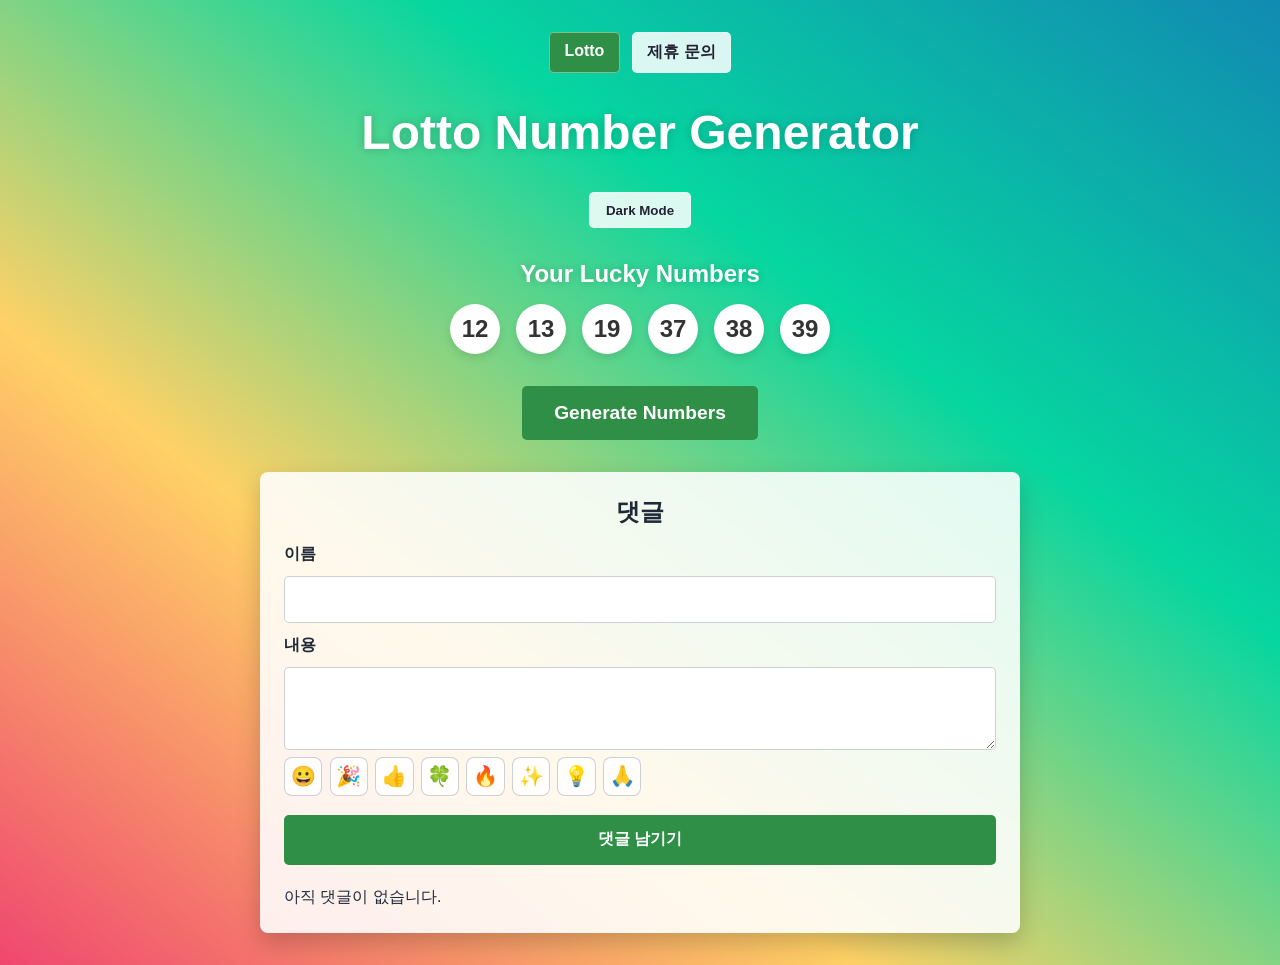
==== index.html @ 84fa4c65 "Improve comment readability and emojis" ====
<!DOCTYPE html>
<html lang="en" data-theme="light">
<head>
    <meta charset="UTF-8">
    <meta name="viewport" content="width=device-width, initial-scale=1.0">
    <title>Lotto Number Generator</title>
    <link rel="stylesheet" href="style.css">
</head>
<body>
    <header>
        <nav class="site-nav" aria-label="Primary navigation">
            <a href="index.html" aria-current="page">Lotto</a>
            <a href="partnership.html">제휴 문의</a>
        </nav>
        <h1>Lotto Number Generator</h1>
        <button id="theme-toggle" type="button" aria-label="Switch to dark mode" aria-pressed="false">
            Dark Mode
        </button>
    </header>
    <main>
        <section class="lotto-panel" aria-labelledby="lotto-title">
            <h2 id="lotto-title">Your Lucky Numbers</h2>
            <div class="number-container" aria-live="polite">
                <!-- Numbers will be generated here -->
            </div>
            <button id="generate-btn" type="button">Generate Numbers</button>
        </section>

        <section class="comments-panel" aria-labelledby="lotto-comments-title" data-comments-key="lotto-comments">
            <h2 id="lotto-comments-title">댓글</h2>
            <form class="comment-form">
                <label for="lotto-comment-name">이름</label>
                <input id="lotto-comment-name" name="name" type="text" autocomplete="name" required>

                <label for="lotto-comment-message">내용</label>
                <textarea id="lotto-comment-message" name="message" rows="3" required></textarea>

                <div class="emoji-picker" aria-label="댓글 이모티콘">
                    <button type="button" data-emoji="😀" aria-label="웃는 얼굴 추가">😀</button>
                    <button type="button" data-emoji="🎉" aria-label="축하 이모티콘 추가">🎉</button>
                    <button type="button" data-emoji="👍" aria-label="좋아요 이모티콘 추가">👍</button>
                    <button type="button" data-emoji="🍀" aria-label="행운 이모티콘 추가">🍀</button>
                    <button type="button" data-emoji="🔥" aria-label="불꽃 이모티콘 추가">🔥</button>
                    <button type="button" data-emoji="✨" aria-label="반짝임 이모티콘 추가">✨</button>
                    <button type="button" data-emoji="💡" aria-label="아이디어 이모티콘 추가">💡</button>
                    <button type="button" data-emoji="🙏" aria-label="감사 이모티콘 추가">🙏</button>
                </div>

                <button type="submit">댓글 남기기</button>
            </form>
            <div class="comment-list" aria-live="polite"></div>
        </section>
    </main>
    <script src="main.js" defer></script>
</body>
</html>
---- style.css ----
html {
    color-scheme: light;
}

html[data-theme="dark"] {
    color-scheme: dark;
}

:root {
    --page-bg: #f0f0f0;
    --page-text: #333;
    --heading-text: #fff;
    --heading-shadow: rgba(0, 0, 0, 0.2);
    --gradient-start: #ef476f;
    --gradient-mid-1: #ffd166;
    --gradient-mid-2: #06d6a0;
    --gradient-end: #118ab2;
    --number-bg: #fff;
    --number-text: #333;
    --number-shadow: rgba(0, 0, 0, 0.1);
    --panel-bg: rgba(255, 255, 255, 0.88);
    --panel-text: #1f2937;
    --field-bg: #fff;
    --field-border: rgba(31, 41, 55, 0.22);
    --field-focus: #118ab2;
    --label-bg: rgba(17, 138, 178, 0.16);
    --label-text: #0f5f7c;
    --comment-accent: #ef476f;
    --button-bg: #2f8f46;
    --button-text: #fff;
    --button-glow: rgba(47, 143, 70, 0.55);
    --toggle-bg: rgba(255, 255, 255, 0.85);
    --toggle-text: #223;
    --toggle-border: rgba(255, 255, 255, 0.4);
}

html[data-theme="dark"] {
    --page-bg: #111827;
    --page-text: #f8fafc;
    --heading-text: #f8fafc;
    --heading-shadow: rgba(0, 0, 0, 0.5);
    --gradient-start: #101113;
    --gradient-mid-1: #243b2e;
    --gradient-mid-2: #0f766e;
    --gradient-end: #7f1d1d;
    --number-bg: #f8fafc;
    --number-text: #111827;
    --number-shadow: rgba(0, 0, 0, 0.35);
    --panel-bg: rgba(17, 24, 39, 0.82);
    --panel-text: #f8fafc;
    --field-bg: rgba(248, 250, 252, 0.95);
    --field-border: rgba(248, 250, 252, 0.35);
    --field-focus: #06d6a0;
    --label-bg: rgba(6, 214, 160, 0.16);
    --label-text: #99f6e4;
    --comment-accent: #ffd166;
    --button-bg: #16a34a;
    --button-text: #052e16;
    --button-glow: rgba(34, 197, 94, 0.45);
    --toggle-bg: rgba(16, 17, 19, 0.82);
    --toggle-text: #f8fafc;
    --toggle-border: rgba(248, 250, 252, 0.32);
}

body {
    font-family: sans-serif;
    background-color: var(--page-bg);
    color: var(--page-text);
    display: flex;
    flex-direction: column;
    align-items: center;
    justify-content: center;
    min-height: 100vh;
    margin: 0;
    padding: 2rem 1rem;
    box-sizing: border-box;
    background-image: linear-gradient(to right top, var(--gradient-start), var(--gradient-mid-1), var(--gradient-mid-2), var(--gradient-end));
    transition: background-color 0.3s ease, color 0.3s ease;
}

main {
    display: grid;
    gap: 2rem;
    width: min(100%, 760px);
}

header {
    margin-bottom: 2rem;
    text-align: center;
}

.site-nav {
    display: flex;
    justify-content: center;
    gap: 0.75rem;
    margin-bottom: 1.5rem;
}

.site-nav a {
    padding: 0.55rem 0.9rem;
    color: var(--toggle-text);
    background-color: var(--toggle-bg);
    border: 1px solid var(--toggle-border);
    border-radius: 5px;
    font-weight: bold;
    text-decoration: none;
}

.site-nav a[aria-current="page"] {
    color: var(--button-text);
    background-color: var(--button-bg);
}

h1 {
    font-size: 3rem;
    color: var(--heading-text);
    text-shadow: 0 0 10px var(--heading-shadow);
}

#theme-toggle {
    padding: 0.6rem 1rem;
    color: var(--toggle-text);
    background-color: var(--toggle-bg);
    border: 1px solid var(--toggle-border);
    border-radius: 5px;
    cursor: pointer;
    font-weight: bold;
    transition: background-color 0.3s ease, color 0.3s ease, transform 0.3s ease;
}

#theme-toggle:hover {
    transform: translateY(-2px);
}

.lotto-panel,
.contact-panel,
.comments-panel {
    display: flex;
    flex-direction: column;
    align-items: center;
}

.lotto-panel h2,
.contact-panel h2,
.comments-panel h2 {
    margin: 0 0 1rem;
    color: var(--heading-text);
    text-align: center;
    text-shadow: 0 0 8px var(--heading-shadow);
}

.number-container {
    display: flex;
    gap: 1rem;
    margin-bottom: 2rem;
}

.number {
    width: 50px;
    height: 50px;
    border-radius: 50%;
    background-color: var(--number-bg);
    color: var(--number-text);
    display: flex;
    align-items: center;
    justify-content: center;
    font-size: 1.5rem;
    font-weight: bold;
    box-shadow: 0 4px 8px var(--number-shadow);
    transition: background-color 0.3s ease, color 0.3s ease, transform 0.3s ease;
}

.number:hover {
    transform: translateY(-5px);
}

#generate-btn {
    padding: 1rem 2rem;
    font-size: 1.2rem;
    font-weight: bold;
    color: var(--button-text);
    background-color: var(--button-bg);
    border: none;
    border-radius: 5px;
    cursor: pointer;
    transition: background-color 0.3s ease, box-shadow 0.3s ease;
}

#generate-btn:hover {
    box-shadow: 0 0 20px var(--button-glow);
}

.contact-panel,
.comments-panel {
    align-items: stretch;
    padding: 1.5rem;
    color: var(--panel-text);
    background-color: var(--panel-bg);
    border-radius: 8px;
    box-shadow: 0 10px 24px var(--heading-shadow);
}

.contact-panel h2,
.comments-panel h2 {
    color: var(--panel-text);
    text-shadow: none;
}

.contact-panel p {
    margin: 0 0 1.25rem;
    text-align: center;
}

.contact-panel form,
.comments-panel form {
    display: grid;
    gap: 0.7rem;
}

.contact-panel label,
.comments-panel label {
    font-weight: bold;
}

.contact-panel input,
.contact-panel textarea,
.comments-panel input,
.comments-panel textarea {
    width: 100%;
    box-sizing: border-box;
    padding: 0.85rem 1rem;
    color: #111827;
    background-color: var(--field-bg);
    border: 1px solid var(--field-border);
    border-radius: 5px;
    font: inherit;
}

.contact-panel textarea,
.comments-panel textarea {
    resize: vertical;
}

.contact-panel input:focus,
.contact-panel textarea:focus,
.comments-panel input:focus,
.comments-panel textarea:focus {
    border-color: var(--field-focus);
    outline: 3px solid color-mix(in srgb, var(--field-focus), transparent 70%);
}

.contact-panel button,
.comments-panel > form > button {
    margin-top: 0.5rem;
    padding: 0.9rem 1.5rem;
    color: var(--button-text);
    background-color: var(--button-bg);
    border: none;
    border-radius: 5px;
    cursor: pointer;
    font-size: 1rem;
    font-weight: bold;
}

.contact-panel button:hover,
.comments-panel > form > button:hover {
    box-shadow: 0 0 18px var(--button-glow);
}

.comment-list {
    display: grid;
    gap: 0.85rem;
    margin-top: 1.25rem;
}

.emoji-picker {
    display: flex;
    flex-wrap: wrap;
    gap: 0.45rem;
    margin-top: -0.25rem;
}

.emoji-picker button {
    width: 2.4rem;
    height: 2.4rem;
    margin: 0;
    padding: 0;
    color: var(--panel-text);
    background-color: var(--toggle-bg);
    border: 1px solid var(--field-border);
    border-radius: 8px;
    cursor: pointer;
    font-size: 1.25rem;
    line-height: 1;
}

.emoji-picker button:hover,
.emoji-picker button:focus-visible {
    border-color: var(--field-focus);
    box-shadow: 0 0 0 3px color-mix(in srgb, var(--field-focus), transparent 74%);
}

.comment-item {
    padding: 1rem;
    color: var(--panel-text);
    background-color: color-mix(in srgb, var(--field-bg), transparent 10%);
    border: 1px solid var(--field-border);
    border-left: 5px solid var(--comment-accent);
    border-radius: 8px;
}

.comment-meta {
    display: flex;
    justify-content: space-between;
    align-items: flex-start;
    gap: 1rem;
    margin-bottom: 0.8rem;
}

.comment-name-row {
    display: flex;
    align-items: center;
    gap: 0.55rem;
}

.comment-label {
    display: inline-flex;
    align-items: center;
    min-height: 1.55rem;
    padding: 0.15rem 0.5rem;
    color: var(--label-text);
    background-color: var(--label-bg);
    border-radius: 5px;
    font-size: 0.78rem;
    font-weight: bold;
}

.comment-author {
    font-size: 1.05rem;
}

.comment-meta time {
    flex: 0 0 auto;
    font-size: 0.85rem;
    opacity: 0.75;
}

.comment-body {
    display: grid;
    gap: 0.45rem;
}

.comment-item p,
.empty-comments {
    margin: 0;
    line-height: 1.5;
    white-space: pre-wrap;
}

.comment-body p {
    padding: 0.85rem;
    color: #111827;
    background-color: var(--field-bg);
    border: 1px solid var(--field-border);
    border-radius: 8px;
}

@media (max-width: 520px) {
    h1 {
        font-size: 2.1rem;
    }

    .site-nav {
        flex-wrap: wrap;
    }

    .number-container {
        gap: 0.5rem;
    }

    .number {
        width: 42px;
        height: 42px;
        font-size: 1.2rem;
    }

    .contact-panel,
    .comments-panel {
        padding: 1rem;
    }

    .comment-meta {
        flex-direction: column;
        gap: 0.25rem;
    }
}
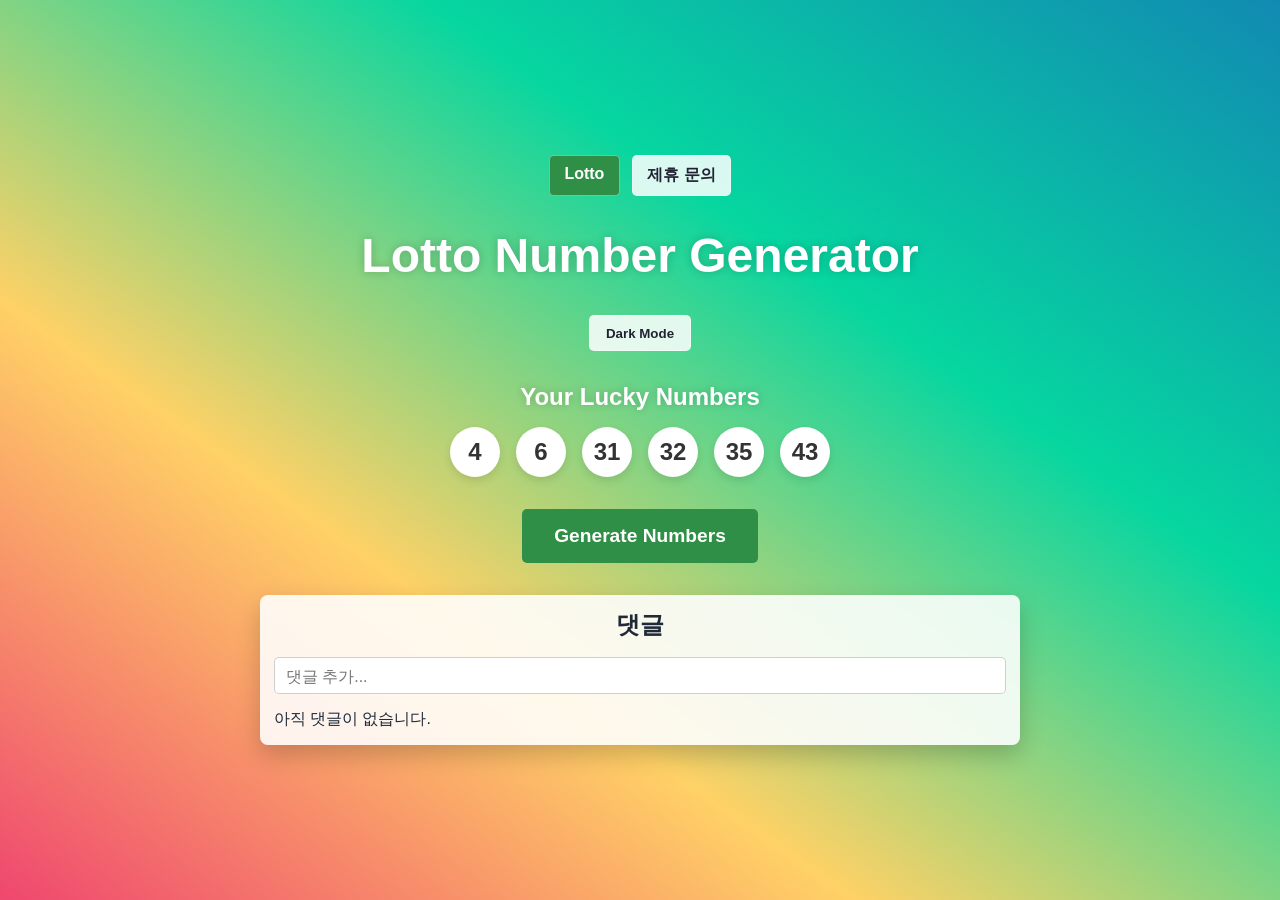
==== commit 68e9f799: "Collapse compact comment form" ====
--- a/index.html
+++ b/index.html
@@ -28,12 +28,12 @@
 
         <section class="comments-panel" aria-labelledby="lotto-comments-title" data-comments-key="lotto-comments">
             <h2 id="lotto-comments-title">댓글</h2>
-            <form class="comment-form">
+            <form class="comment-form comment-form--collapsed">
                 <label for="lotto-comment-name">이름</label>
                 <input id="lotto-comment-name" name="name" type="text" autocomplete="name" required>
 
                 <label for="lotto-comment-message">내용</label>
-                <textarea id="lotto-comment-message" name="message" rows="3" required></textarea>
+                <textarea id="lotto-comment-message" name="message" rows="1" placeholder="댓글 추가..." required></textarea>
 
                 <div class="emoji-picker" aria-label="댓글 이모티콘">
                     <button type="button" data-emoji="😀" aria-label="웃는 얼굴 추가">😀</button>
--- a/style.css
+++ b/style.css
@@ -200,6 +200,10 @@
     box-shadow: 0 10px 24px var(--heading-shadow);
 }
 
+.comments-panel {
+    padding: 0.85rem;
+}
+
 .contact-panel h2,
 .comments-panel h2 {
     color: var(--panel-text);
@@ -215,6 +219,10 @@
 .comments-panel form {
     display: grid;
     gap: 0.7rem;
+}
+
+.comments-panel form {
+    gap: 0.3rem;
 }
 
 .contact-panel label,
@@ -236,9 +244,37 @@
     font: inherit;
 }
 
+.comments-panel input,
+.comments-panel textarea {
+    padding: 0.55rem 0.7rem;
+}
+
+.comment-form--collapsed label[for$="comment-name"],
+.comment-form--collapsed input[name="name"],
+.comment-form--collapsed label[for$="comment-message"],
+.comment-form--collapsed .emoji-picker,
+.comment-form--collapsed > button {
+    display: none;
+}
+
+.comment-form--collapsed textarea {
+    min-height: 2.35rem;
+    max-height: 2.35rem;
+    overflow: hidden;
+    resize: none;
+}
+
+.comment-form--expanded textarea {
+    min-height: 4.5rem;
+}
+
 .contact-panel textarea,
 .comments-panel textarea {
     resize: vertical;
+}
+
+.comment-form--collapsed textarea {
+    resize: none;
 }
 
 .contact-panel input:focus,
@@ -251,8 +287,8 @@
 
 .contact-panel button,
 .comments-panel > form > button {
-    margin-top: 0.5rem;
-    padding: 0.9rem 1.5rem;
+    margin-top: 0.35rem;
+    padding: 0.6rem 1rem;
     color: var(--button-text);
     background-color: var(--button-bg);
     border: none;
@@ -262,6 +298,11 @@
     font-weight: bold;
 }
 
+.contact-panel button {
+    margin-top: 0.5rem;
+    padding: 0.9rem 1.5rem;
+}
+
 .contact-panel button:hover,
 .comments-panel > form > button:hover {
     box-shadow: 0 0 18px var(--button-glow);
@@ -269,20 +310,20 @@
 
 .comment-list {
     display: grid;
-    gap: 0.85rem;
-    margin-top: 1.25rem;
+    gap: 0.4rem;
+    margin-top: 0.8rem;
 }
 
 .emoji-picker {
     display: flex;
     flex-wrap: wrap;
-    gap: 0.45rem;
-    margin-top: -0.25rem;
+    gap: 0.35rem;
+    margin-top: -0.1rem;
 }
 
 .emoji-picker button {
-    width: 2.4rem;
-    height: 2.4rem;
+    width: 2rem;
+    height: 2rem;
     margin: 0;
     padding: 0;
     color: var(--panel-text);
@@ -290,7 +331,7 @@
     border: 1px solid var(--field-border);
     border-radius: 8px;
     cursor: pointer;
-    font-size: 1.25rem;
+    font-size: 0.95rem;
     line-height: 1;
 }
 
@@ -301,11 +342,11 @@
 }
 
 .comment-item {
-    padding: 1rem;
+    padding: 0.6rem;
     color: var(--panel-text);
     background-color: color-mix(in srgb, var(--field-bg), transparent 10%);
     border: 1px solid var(--field-border);
-    border-left: 5px solid var(--comment-accent);
+    border-left: 4px solid var(--comment-accent);
     border-radius: 8px;
 }
 
@@ -313,41 +354,41 @@
     display: flex;
     justify-content: space-between;
     align-items: flex-start;
-    gap: 1rem;
-    margin-bottom: 0.8rem;
+    gap: 0.6rem;
+    margin-bottom: 0.5rem;
 }
 
 .comment-name-row {
     display: flex;
     align-items: center;
-    gap: 0.55rem;
+    gap: 0.4rem;
 }
 
 .comment-label {
     display: inline-flex;
     align-items: center;
-    min-height: 1.55rem;
-    padding: 0.15rem 0.5rem;
+    min-height: 1.25rem;
+    padding: 0.1rem 0.4rem;
     color: var(--label-text);
     background-color: var(--label-bg);
     border-radius: 5px;
-    font-size: 0.78rem;
+    font-size: 0.72rem;
     font-weight: bold;
 }
 
 .comment-author {
-    font-size: 1.05rem;
+    font-size: 0.95rem;
 }
 
 .comment-meta time {
     flex: 0 0 auto;
-    font-size: 0.85rem;
+    font-size: 0.78rem;
     opacity: 0.75;
 }
 
 .comment-body {
     display: grid;
-    gap: 0.45rem;
+    gap: 0.3rem;
 }
 
 .comment-item p,
@@ -358,7 +399,7 @@
 }
 
 .comment-body p {
-    padding: 0.85rem;
+    padding: 0.5rem;
     color: #111827;
     background-color: var(--field-bg);
     border: 1px solid var(--field-border);
@@ -384,9 +425,12 @@
         font-size: 1.2rem;
     }
 
-    .contact-panel,
+    .contact-panel {
+        padding: 1rem;
+    }
+
     .comments-panel {
-        padding: 1rem;
+        padding: 0.75rem;
     }
 
     .comment-meta {
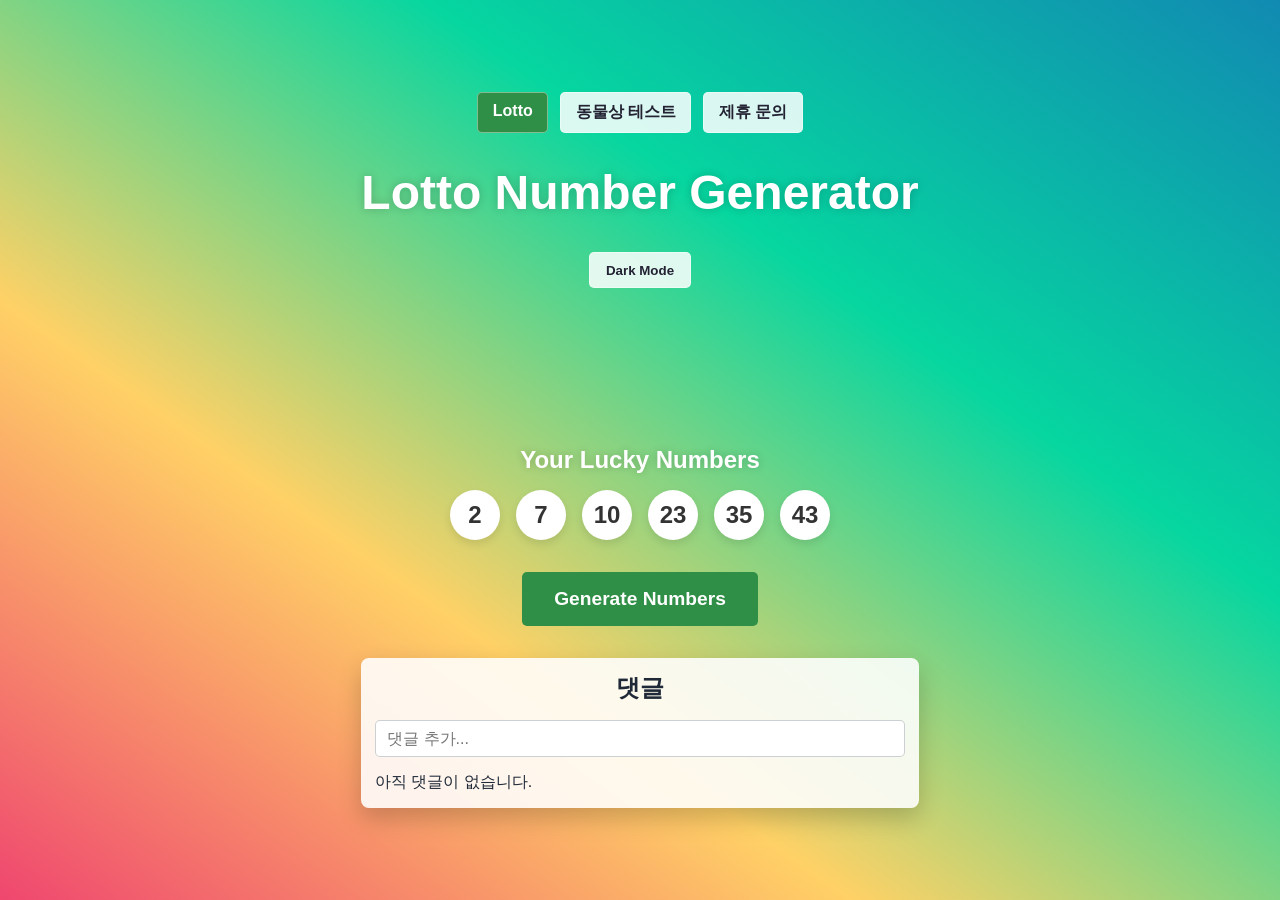
==== commit 39cec089: "Add animal face test page" ====
--- a/index.html
+++ b/index.html
@@ -10,6 +10,7 @@
     <header>
         <nav class="site-nav" aria-label="Primary navigation">
             <a href="index.html" aria-current="page">Lotto</a>
+            <a href="animal.html">동물상 테스트</a>
             <a href="partnership.html">제휴 문의</a>
         </nav>
         <h1>Lotto Number Generator</h1>
--- a/style.css
+++ b/style.css
@@ -62,6 +62,11 @@
     --toggle-border: rgba(248, 250, 252, 0.32);
 }
 
+
+[hidden] {
+    display: none !important;
+}
+
 body {
     font-family: sans-serif;
     background-color: var(--page-bg);
@@ -134,6 +139,7 @@
 
 .lotto-panel,
 .contact-panel,
+.animal-panel,
 .comments-panel {
     display: flex;
     flex-direction: column;
@@ -142,6 +148,7 @@
 
 .lotto-panel h2,
 .contact-panel h2,
+.animal-panel h2,
 .comments-panel h2 {
     margin: 0 0 1rem;
     color: var(--heading-text);
@@ -191,6 +198,7 @@
 }
 
 .contact-panel,
+.animal-panel,
 .comments-panel {
     align-items: stretch;
     padding: 1.5rem;
@@ -200,17 +208,110 @@
     box-shadow: 0 10px 24px var(--heading-shadow);
 }
 
+.animal-panel {
+    display: grid;
+    gap: 1.2rem;
+}
+
+.upload-box {
+    display: grid;
+    gap: 0.35rem;
+    padding: 1rem;
+    color: var(--panel-text);
+    background-color: var(--field-bg);
+    border: 2px dashed var(--field-border);
+    border-radius: 8px;
+    cursor: pointer;
+    text-align: center;
+}
+
+.upload-box span {
+    font-weight: bold;
+}
+
+.upload-box small {
+    opacity: 0.75;
+}
+
+.visually-hidden {
+    position: absolute;
+    width: 1px;
+    height: 1px;
+    padding: 0;
+    overflow: hidden;
+    clip: rect(0, 0, 0, 0);
+    white-space: nowrap;
+    border: 0;
+}
+
+.animal-preview {
+    display: grid;
+    gap: 0.8rem;
+    justify-items: center;
+}
+
+.animal-preview img {
+    width: min(100%, 360px);
+    max-height: 420px;
+    object-fit: contain;
+    background-color: var(--field-bg);
+    border: 1px solid var(--field-border);
+    border-radius: 8px;
+}
+
+.animal-result {
+    display: grid;
+    gap: 0.8rem;
+    padding: 1rem;
+    background-color: color-mix(in srgb, var(--field-bg), transparent 12%);
+    border: 1px solid var(--field-border);
+    border-left: 5px solid var(--comment-accent);
+    border-radius: 8px;
+}
+
+.animal-result strong {
+    font-size: 1.35rem;
+}
+
+.animal-scores {
+    display: grid;
+    gap: 0.65rem;
+}
+
+.animal-score {
+    display: grid;
+    grid-template-columns: 1fr auto;
+    gap: 0.4rem 0.75rem;
+    align-items: center;
+}
+
+.score-track {
+    grid-column: 1 / -1;
+    height: 0.75rem;
+    overflow: hidden;
+    background-color: var(--toggle-bg);
+    border-radius: 8px;
+}
+
+.score-bar {
+    height: 100%;
+    background-color: var(--button-bg);
+    border-radius: 8px;
+}
+
 .comments-panel {
     padding: 0.85rem;
 }
 
 .contact-panel h2,
+.animal-panel h2,
 .comments-panel h2 {
     color: var(--panel-text);
     text-shadow: none;
 }
 
-.contact-panel p {
+.contact-panel p,
+.animal-panel p {
     margin: 0 0 1.25rem;
     text-align: center;
 }
@@ -386,7 +487,12 @@
     opacity: 0.75;
 }
 
-.comment-body {
+.comment-
+[hidden] {
+    display: none !important;
+}
+
+body {
     display: grid;
     gap: 0.3rem;
 }
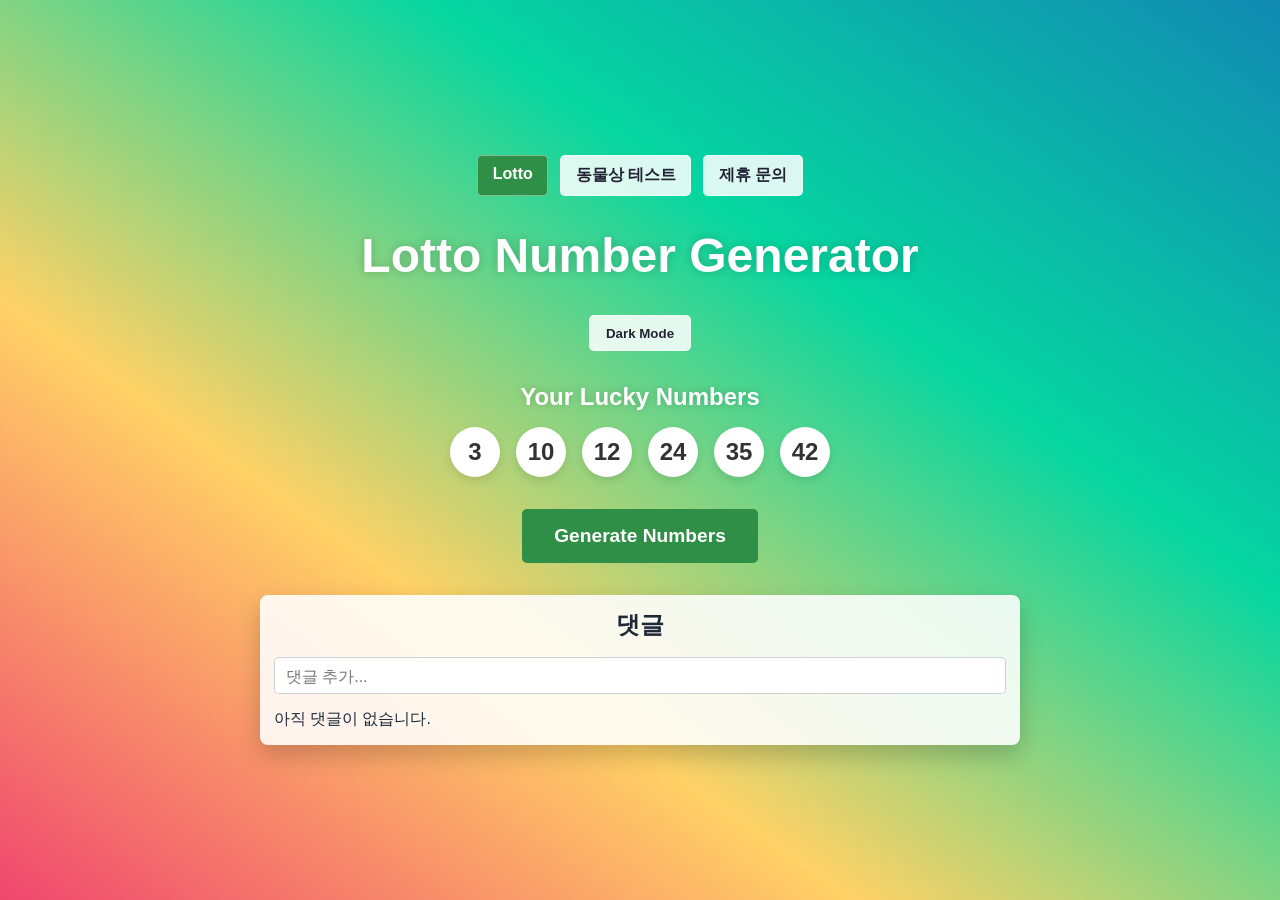
==== commit ab371ed4: "Add AdSense script" ====
--- a/index.html
+++ b/index.html
@@ -4,6 +4,8 @@
     <meta charset="UTF-8">
     <meta name="viewport" content="width=device-width, initial-scale=1.0">
     <title>Lotto Number Generator</title>
+    <script async src="https://pagead2.googlesyndication.com/pagead/js/adsbygoogle.js?client=ca-pub-1248878012677712"
+     crossorigin="anonymous"></script>
     <link rel="stylesheet" href="style.css">
 </head>
 <body>
--- a/style.css
+++ b/style.css
@@ -487,12 +487,7 @@
     opacity: 0.75;
 }
 
-.comment-
-[hidden] {
-    display: none !important;
-}
-
-body {
+.comment-body {
     display: grid;
     gap: 0.3rem;
 }
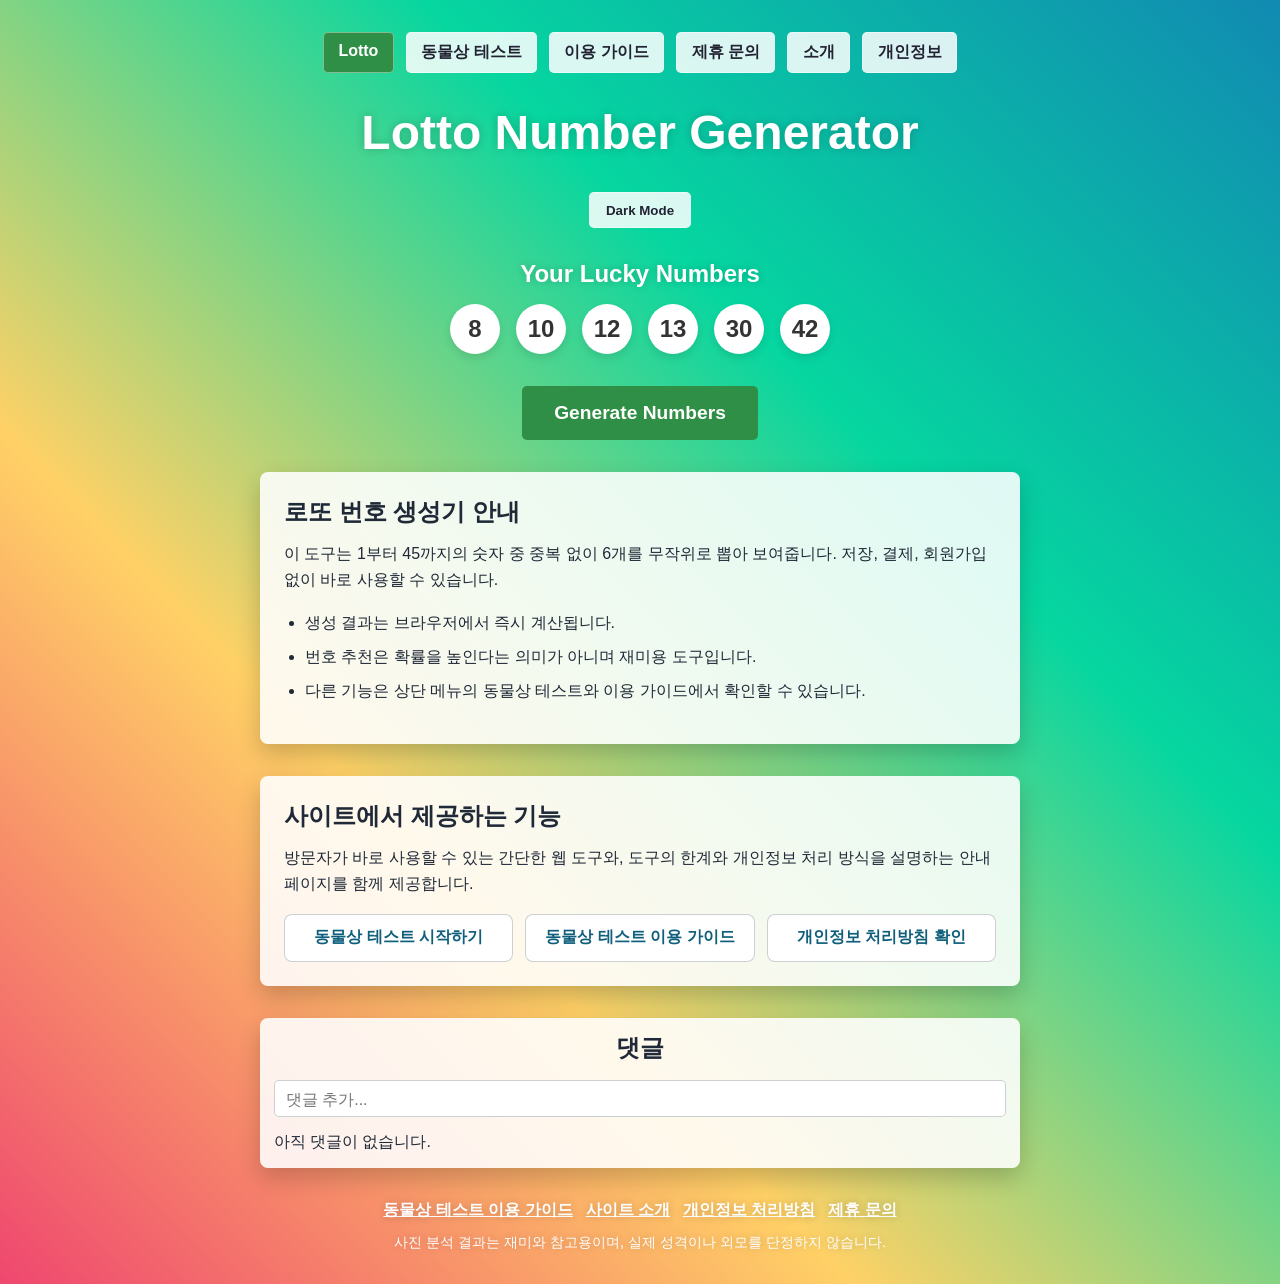
==== commit f19bd85d: "Improve site quality for AdSense review" ====
--- a/index.html
+++ b/index.html
@@ -4,6 +4,7 @@
     <meta charset="UTF-8">
     <meta name="viewport" content="width=device-width, initial-scale=1.0">
     <title>Lotto Number Generator</title>
+    <meta name="description" content="중복 없는 로또 번호를 생성하고, 동물상 테스트와 사이트 가이드를 함께 제공하는 간단한 웹 도구입니다.">
     <script async src="https://pagead2.googlesyndication.com/pagead/js/adsbygoogle.js?client=ca-pub-1248878012677712"
      crossorigin="anonymous"></script>
     <link rel="stylesheet" href="style.css">
@@ -13,7 +14,10 @@
         <nav class="site-nav" aria-label="Primary navigation">
             <a href="index.html" aria-current="page">Lotto</a>
             <a href="animal.html">동물상 테스트</a>
+            <a href="animal-guide.html">이용 가이드</a>
             <a href="partnership.html">제휴 문의</a>
+            <a href="about.html">소개</a>
+            <a href="privacy.html">개인정보</a>
         </nav>
         <h1>Lotto Number Generator</h1>
         <button id="theme-toggle" type="button" aria-label="Switch to dark mode" aria-pressed="false">
@@ -27,6 +31,26 @@
                 <!-- Numbers will be generated here -->
             </div>
             <button id="generate-btn" type="button">Generate Numbers</button>
+        </section>
+
+        <section class="content-panel" aria-labelledby="lotto-info-title">
+            <h2 id="lotto-info-title">로또 번호 생성기 안내</h2>
+            <p>이 도구는 1부터 45까지의 숫자 중 중복 없이 6개를 무작위로 뽑아 보여줍니다. 저장, 결제, 회원가입 없이 바로 사용할 수 있습니다.</p>
+            <ul class="info-list">
+                <li>생성 결과는 브라우저에서 즉시 계산됩니다.</li>
+                <li>번호 추천은 확률을 높인다는 의미가 아니며 재미용 도구입니다.</li>
+                <li>다른 기능은 상단 메뉴의 동물상 테스트와 이용 가이드에서 확인할 수 있습니다.</li>
+            </ul>
+        </section>
+
+        <section class="content-panel" aria-labelledby="site-tools-title">
+            <h2 id="site-tools-title">사이트에서 제공하는 기능</h2>
+            <p>방문자가 바로 사용할 수 있는 간단한 웹 도구와, 도구의 한계와 개인정보 처리 방식을 설명하는 안내 페이지를 함께 제공합니다.</p>
+            <div class="link-grid">
+                <a href="animal.html">동물상 테스트 시작하기</a>
+                <a href="animal-guide.html">동물상 테스트 이용 가이드</a>
+                <a href="privacy.html">개인정보 처리방침 확인</a>
+            </div>
         </section>
 
         <section class="comments-panel" aria-labelledby="lotto-comments-title" data-comments-key="lotto-comments">
@@ -54,6 +78,16 @@
             <div class="comment-list" aria-live="polite"></div>
         </section>
     </main>
+
+    <footer class="site-footer">
+        <nav aria-label="Footer navigation">
+            <a href="animal-guide.html">동물상 테스트 이용 가이드</a>
+            <a href="about.html">사이트 소개</a>
+            <a href="privacy.html">개인정보 처리방침</a>
+            <a href="partnership.html">제휴 문의</a>
+        </nav>
+        <p>사진 분석 결과는 재미와 참고용이며, 실제 성격이나 외모를 단정하지 않습니다.</p>
+    </footer>
     <script src="main.js" defer></script>
 </body>
 </html>
--- a/style.css
+++ b/style.css
@@ -507,6 +507,89 @@
     border-radius: 8px;
 }
 
+
+.content-panel,
+.article-panel {
+    align-items: stretch;
+    padding: 1.5rem;
+    color: var(--panel-text);
+    background-color: var(--panel-bg);
+    border-radius: 8px;
+    box-shadow: 0 10px 24px var(--heading-shadow);
+}
+
+.content-panel h2,
+.article-panel h2 {
+    margin: 0 0 0.8rem;
+    color: var(--panel-text);
+    text-shadow: none;
+}
+
+.content-panel p,
+.article-panel p {
+    margin: 0 0 1rem;
+    line-height: 1.65;
+}
+
+.article-panel h2:not(:first-child) {
+    margin-top: 1.4rem;
+}
+
+.info-list {
+    display: grid;
+    gap: 0.55rem;
+    margin: 0 0 1rem;
+    padding-left: 1.3rem;
+    line-height: 1.6;
+}
+
+.link-grid {
+    display: grid;
+    grid-template-columns: repeat(auto-fit, minmax(180px, 1fr));
+    gap: 0.75rem;
+}
+
+.link-grid a,
+.article-panel a,
+.site-footer a {
+    color: var(--label-text);
+    font-weight: bold;
+}
+
+.link-grid a {
+    padding: 0.8rem;
+    background-color: var(--field-bg);
+    border: 1px solid var(--field-border);
+    border-radius: 8px;
+    text-align: center;
+    text-decoration: none;
+}
+
+.site-footer {
+    width: min(100%, 760px);
+    margin-top: 2rem;
+    color: var(--heading-text);
+    text-align: center;
+    text-shadow: 0 0 8px var(--heading-shadow);
+}
+
+.site-footer nav {
+    display: flex;
+    flex-wrap: wrap;
+    justify-content: center;
+    gap: 0.8rem;
+    margin-bottom: 0.75rem;
+}
+
+.site-footer a {
+    color: var(--heading-text);
+}
+
+.site-footer p {
+    margin: 0;
+    font-size: 0.9rem;
+}
+
 @media (max-width: 520px) {
     h1 {
         font-size: 2.1rem;
@@ -526,7 +609,9 @@
         font-size: 1.2rem;
     }
 
-    .contact-panel {
+    .contact-panel,
+    .content-panel,
+    .article-panel {
         padding: 1rem;
     }
 
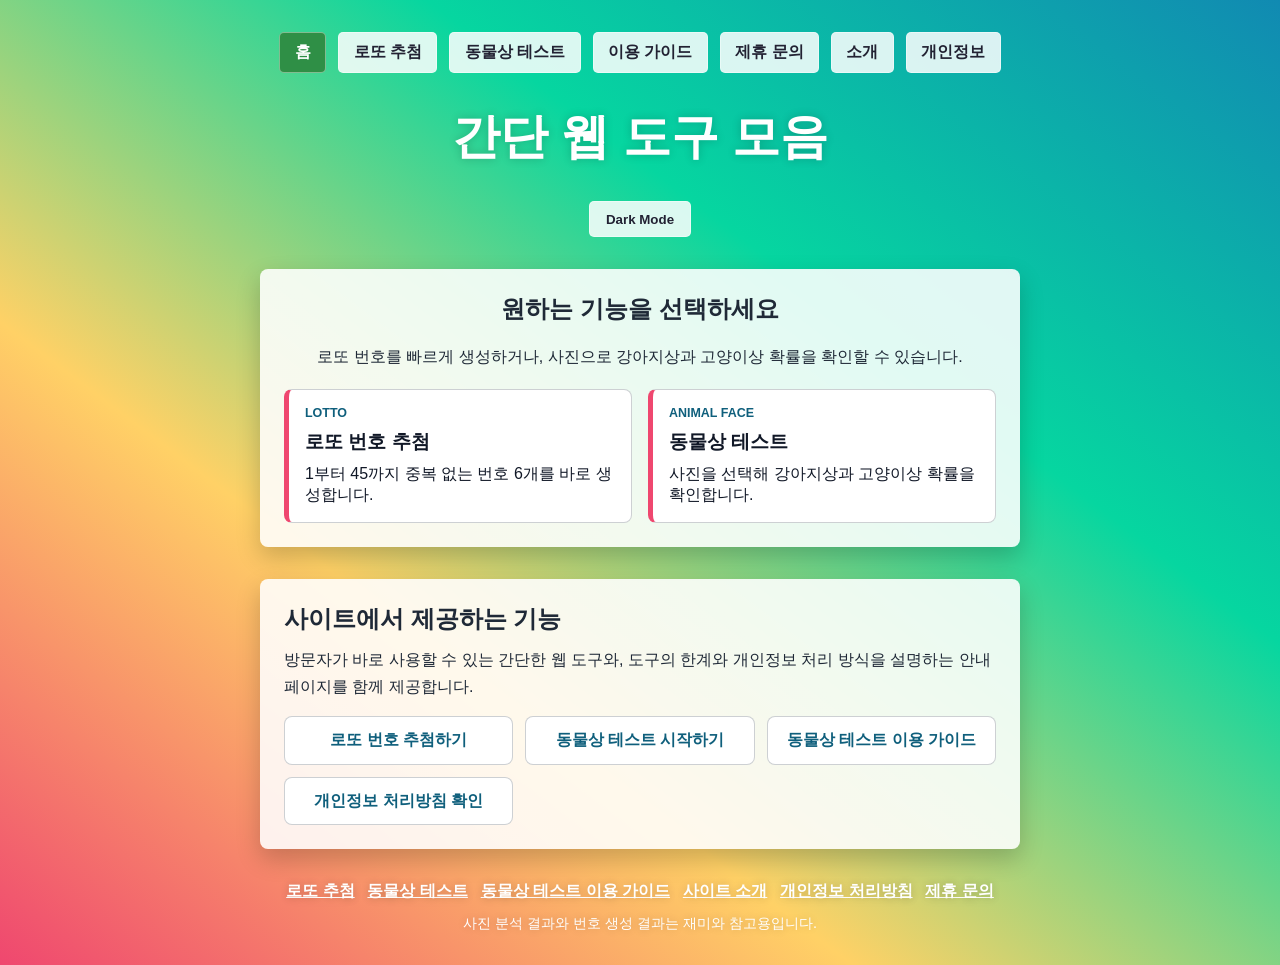
==== commit 0c3e983e: "Split home and lotto pages" ====
--- a/index.html
+++ b/index.html
@@ -1,10 +1,10 @@
 <!DOCTYPE html>
-<html lang="en" data-theme="light">
+<html lang="ko" data-theme="light">
 <head>
     <meta charset="UTF-8">
     <meta name="viewport" content="width=device-width, initial-scale=1.0">
-    <title>Lotto Number Generator</title>
-    <meta name="description" content="중복 없는 로또 번호를 생성하고, 동물상 테스트와 사이트 가이드를 함께 제공하는 간단한 웹 도구입니다.">
+    <title>간단 웹 도구 모음</title>
+    <meta name="description" content="로또 번호 추첨과 강아지상/고양이상 동물상 테스트를 제공하는 간단한 웹 도구 메인 페이지입니다.">
     <script async src="https://pagead2.googlesyndication.com/pagead/js/adsbygoogle.js?client=ca-pub-1248878012677712"
      crossorigin="anonymous"></script>
     <link rel="stylesheet" href="style.css">
@@ -12,81 +12,59 @@
 <body>
     <header>
         <nav class="site-nav" aria-label="Primary navigation">
-            <a href="index.html" aria-current="page">Lotto</a>
+            <a href="index.html" aria-current="page">홈</a>
+            <a href="lotto.html">로또 추첨</a>
             <a href="animal.html">동물상 테스트</a>
             <a href="animal-guide.html">이용 가이드</a>
             <a href="partnership.html">제휴 문의</a>
             <a href="about.html">소개</a>
             <a href="privacy.html">개인정보</a>
         </nav>
-        <h1>Lotto Number Generator</h1>
+        <h1>간단 웹 도구 모음</h1>
         <button id="theme-toggle" type="button" aria-label="Switch to dark mode" aria-pressed="false">
             Dark Mode
         </button>
     </header>
     <main>
-        <section class="lotto-panel" aria-labelledby="lotto-title">
-            <h2 id="lotto-title">Your Lucky Numbers</h2>
-            <div class="number-container" aria-live="polite">
-                <!-- Numbers will be generated here -->
+        <section class="home-panel" aria-labelledby="home-title">
+            <h2 id="home-title">원하는 기능을 선택하세요</h2>
+            <p>로또 번호를 빠르게 생성하거나, 사진으로 강아지상과 고양이상 확률을 확인할 수 있습니다.</p>
+            <div class="tool-grid">
+                <a class="tool-card" href="lotto.html">
+                    <span class="tool-kicker">Lotto</span>
+                    <strong>로또 번호 추첨</strong>
+                    <span>1부터 45까지 중복 없는 번호 6개를 바로 생성합니다.</span>
+                </a>
+                <a class="tool-card" href="animal.html">
+                    <span class="tool-kicker">Animal Face</span>
+                    <strong>동물상 테스트</strong>
+                    <span>사진을 선택해 강아지상과 고양이상 확률을 확인합니다.</span>
+                </a>
             </div>
-            <button id="generate-btn" type="button">Generate Numbers</button>
-        </section>
-
-        <section class="content-panel" aria-labelledby="lotto-info-title">
-            <h2 id="lotto-info-title">로또 번호 생성기 안내</h2>
-            <p>이 도구는 1부터 45까지의 숫자 중 중복 없이 6개를 무작위로 뽑아 보여줍니다. 저장, 결제, 회원가입 없이 바로 사용할 수 있습니다.</p>
-            <ul class="info-list">
-                <li>생성 결과는 브라우저에서 즉시 계산됩니다.</li>
-                <li>번호 추천은 확률을 높인다는 의미가 아니며 재미용 도구입니다.</li>
-                <li>다른 기능은 상단 메뉴의 동물상 테스트와 이용 가이드에서 확인할 수 있습니다.</li>
-            </ul>
         </section>
 
         <section class="content-panel" aria-labelledby="site-tools-title">
             <h2 id="site-tools-title">사이트에서 제공하는 기능</h2>
             <p>방문자가 바로 사용할 수 있는 간단한 웹 도구와, 도구의 한계와 개인정보 처리 방식을 설명하는 안내 페이지를 함께 제공합니다.</p>
             <div class="link-grid">
+                <a href="lotto.html">로또 번호 추첨하기</a>
                 <a href="animal.html">동물상 테스트 시작하기</a>
                 <a href="animal-guide.html">동물상 테스트 이용 가이드</a>
                 <a href="privacy.html">개인정보 처리방침 확인</a>
             </div>
         </section>
-
-        <section class="comments-panel" aria-labelledby="lotto-comments-title" data-comments-key="lotto-comments">
-            <h2 id="lotto-comments-title">댓글</h2>
-            <form class="comment-form comment-form--collapsed">
-                <label for="lotto-comment-name">이름</label>
-                <input id="lotto-comment-name" name="name" type="text" autocomplete="name" required>
-
-                <label for="lotto-comment-message">내용</label>
-                <textarea id="lotto-comment-message" name="message" rows="1" placeholder="댓글 추가..." required></textarea>
-
-                <div class="emoji-picker" aria-label="댓글 이모티콘">
-                    <button type="button" data-emoji="😀" aria-label="웃는 얼굴 추가">😀</button>
-                    <button type="button" data-emoji="🎉" aria-label="축하 이모티콘 추가">🎉</button>
-                    <button type="button" data-emoji="👍" aria-label="좋아요 이모티콘 추가">👍</button>
-                    <button type="button" data-emoji="🍀" aria-label="행운 이모티콘 추가">🍀</button>
-                    <button type="button" data-emoji="🔥" aria-label="불꽃 이모티콘 추가">🔥</button>
-                    <button type="button" data-emoji="✨" aria-label="반짝임 이모티콘 추가">✨</button>
-                    <button type="button" data-emoji="💡" aria-label="아이디어 이모티콘 추가">💡</button>
-                    <button type="button" data-emoji="🙏" aria-label="감사 이모티콘 추가">🙏</button>
-                </div>
-
-                <button type="submit">댓글 남기기</button>
-            </form>
-            <div class="comment-list" aria-live="polite"></div>
-        </section>
     </main>
 
     <footer class="site-footer">
         <nav aria-label="Footer navigation">
+            <a href="lotto.html">로또 추첨</a>
+            <a href="animal.html">동물상 테스트</a>
             <a href="animal-guide.html">동물상 테스트 이용 가이드</a>
             <a href="about.html">사이트 소개</a>
             <a href="privacy.html">개인정보 처리방침</a>
             <a href="partnership.html">제휴 문의</a>
         </nav>
-        <p>사진 분석 결과는 재미와 참고용이며, 실제 성격이나 외모를 단정하지 않습니다.</p>
+        <p>사진 분석 결과와 번호 생성 결과는 재미와 참고용입니다.</p>
     </footer>
     <script src="main.js" defer></script>
 </body>
--- a/style.css
+++ b/style.css
@@ -508,6 +508,64 @@
 }
 
 
+
+.home-panel {
+    display: grid;
+    gap: 1.2rem;
+    padding: 1.5rem;
+    color: var(--panel-text);
+    background-color: var(--panel-bg);
+    border-radius: 8px;
+    box-shadow: 0 10px 24px var(--heading-shadow);
+}
+
+.home-panel h2 {
+    margin: 0;
+    color: var(--panel-text);
+    text-align: center;
+}
+
+.home-panel p {
+    margin: 0;
+    line-height: 1.6;
+    text-align: center;
+}
+
+.tool-grid {
+    display: grid;
+    grid-template-columns: repeat(auto-fit, minmax(220px, 1fr));
+    gap: 1rem;
+}
+
+.tool-card {
+    display: grid;
+    gap: 0.55rem;
+    padding: 1rem;
+    color: #111827;
+    background-color: var(--field-bg);
+    border: 1px solid var(--field-border);
+    border-left: 5px solid var(--comment-accent);
+    border-radius: 8px;
+    text-decoration: none;
+}
+
+.tool-card:hover,
+.tool-card:focus-visible {
+    border-color: var(--field-focus);
+    box-shadow: 0 0 0 3px color-mix(in srgb, var(--field-focus), transparent 74%);
+}
+
+.tool-card strong {
+    font-size: 1.2rem;
+}
+
+.tool-kicker {
+    color: var(--label-text);
+    font-size: 0.78rem;
+    font-weight: bold;
+    text-transform: uppercase;
+}
+
 .content-panel,
 .article-panel {
     align-items: stretch;
@@ -610,6 +668,7 @@
     }
 
     .contact-panel,
+    .home-panel,
     .content-panel,
     .article-panel {
         padding: 1rem;
